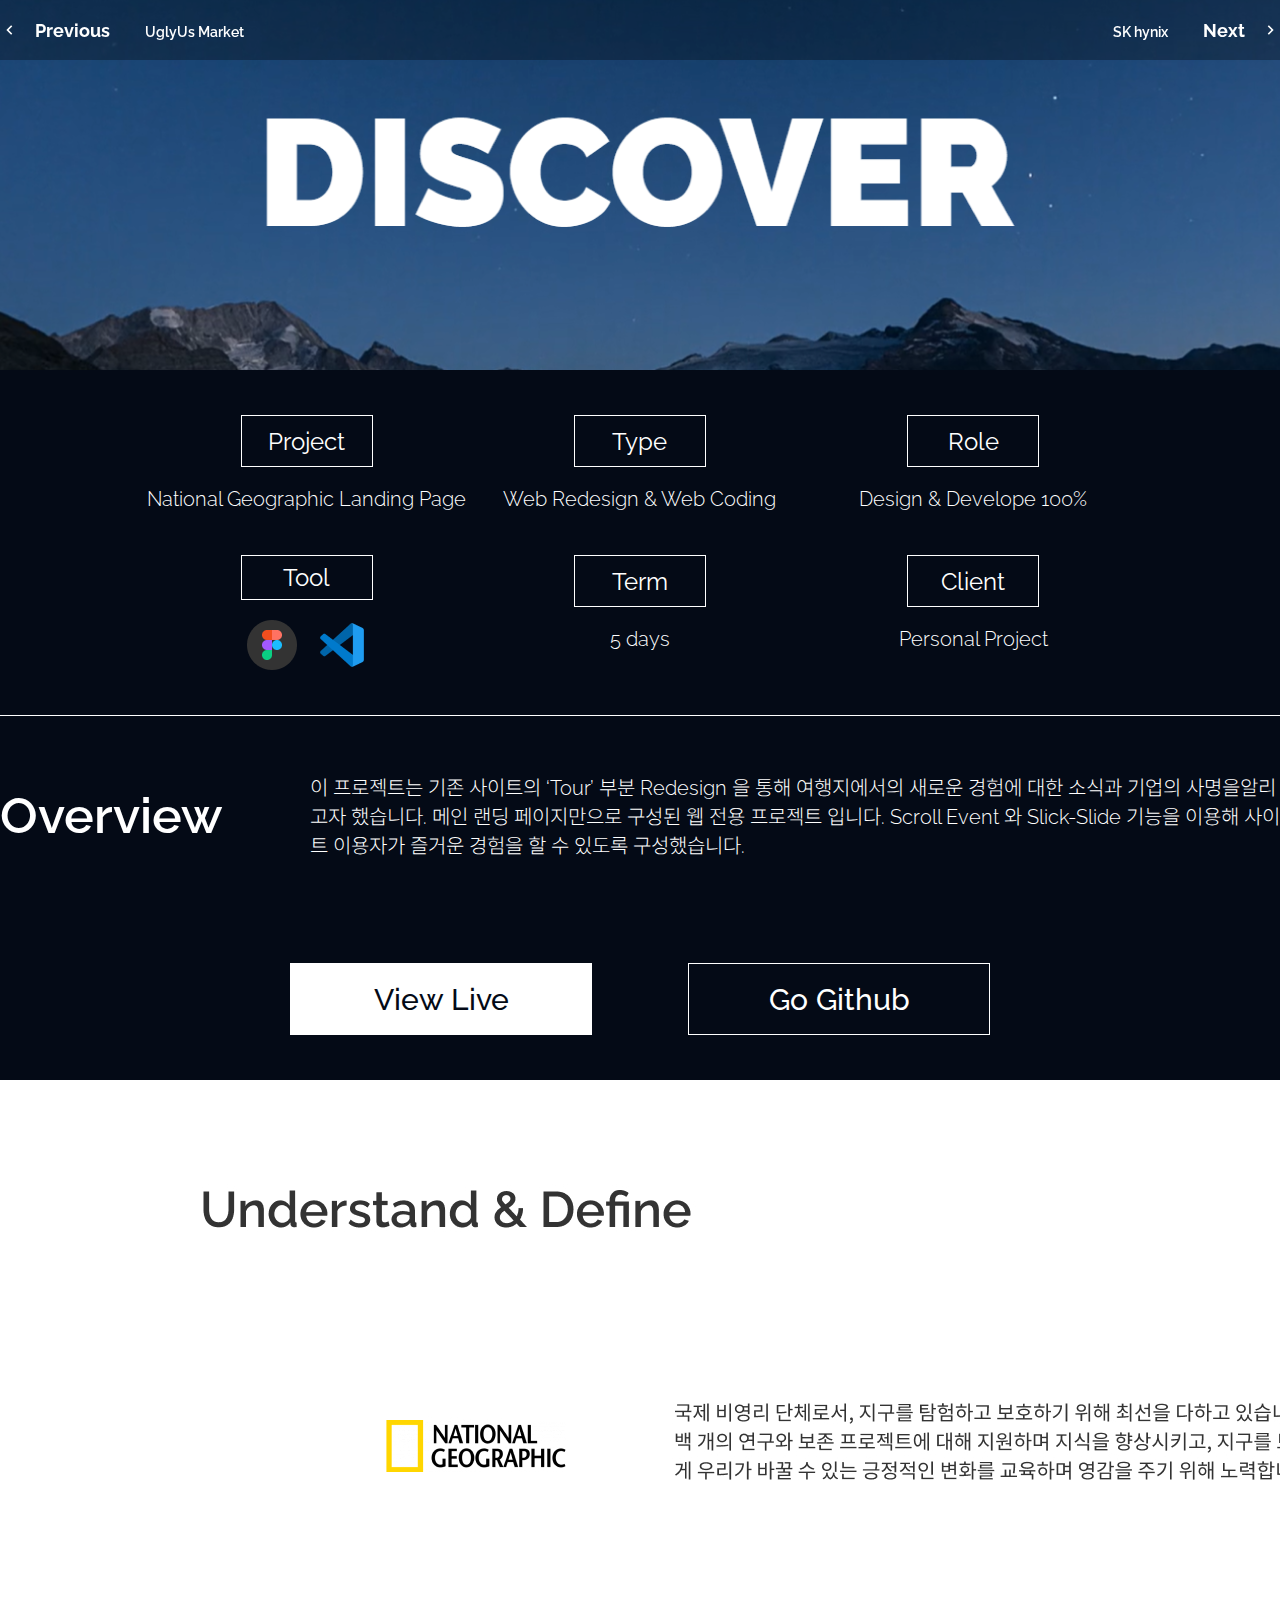
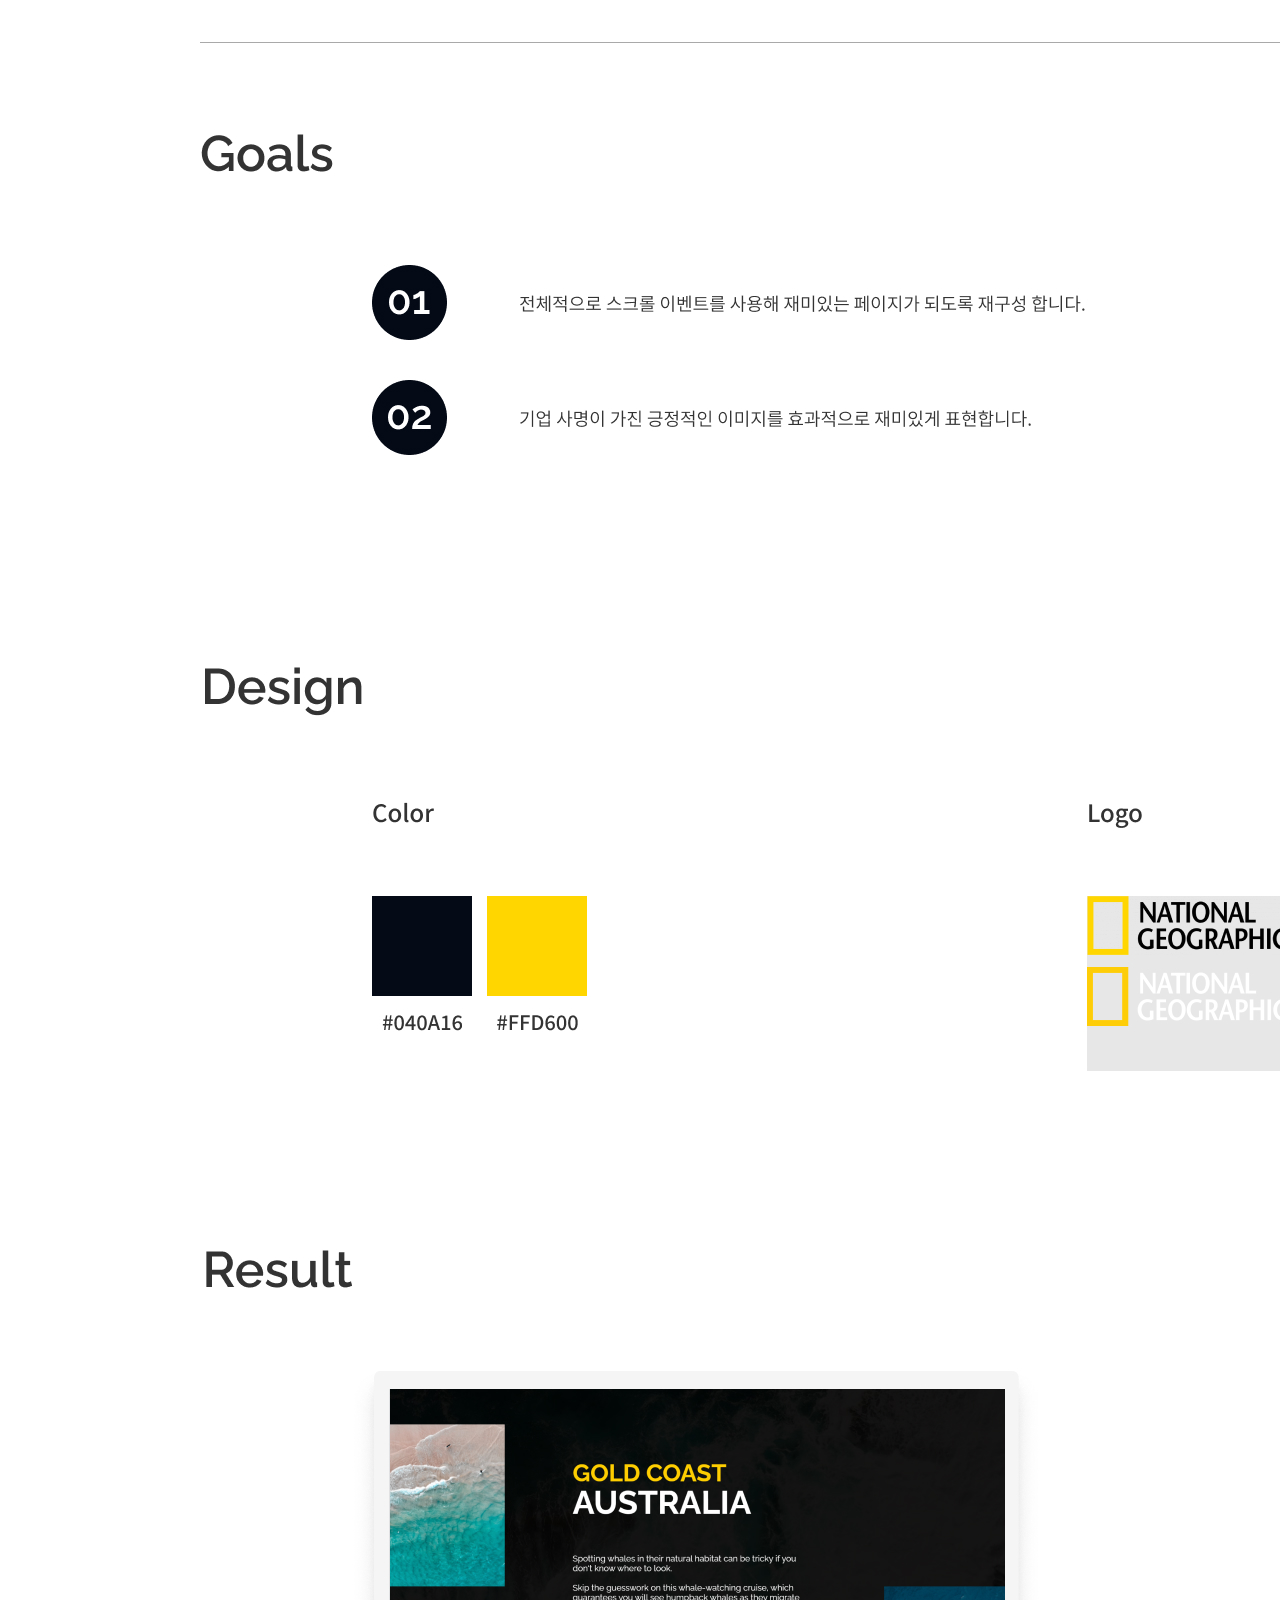
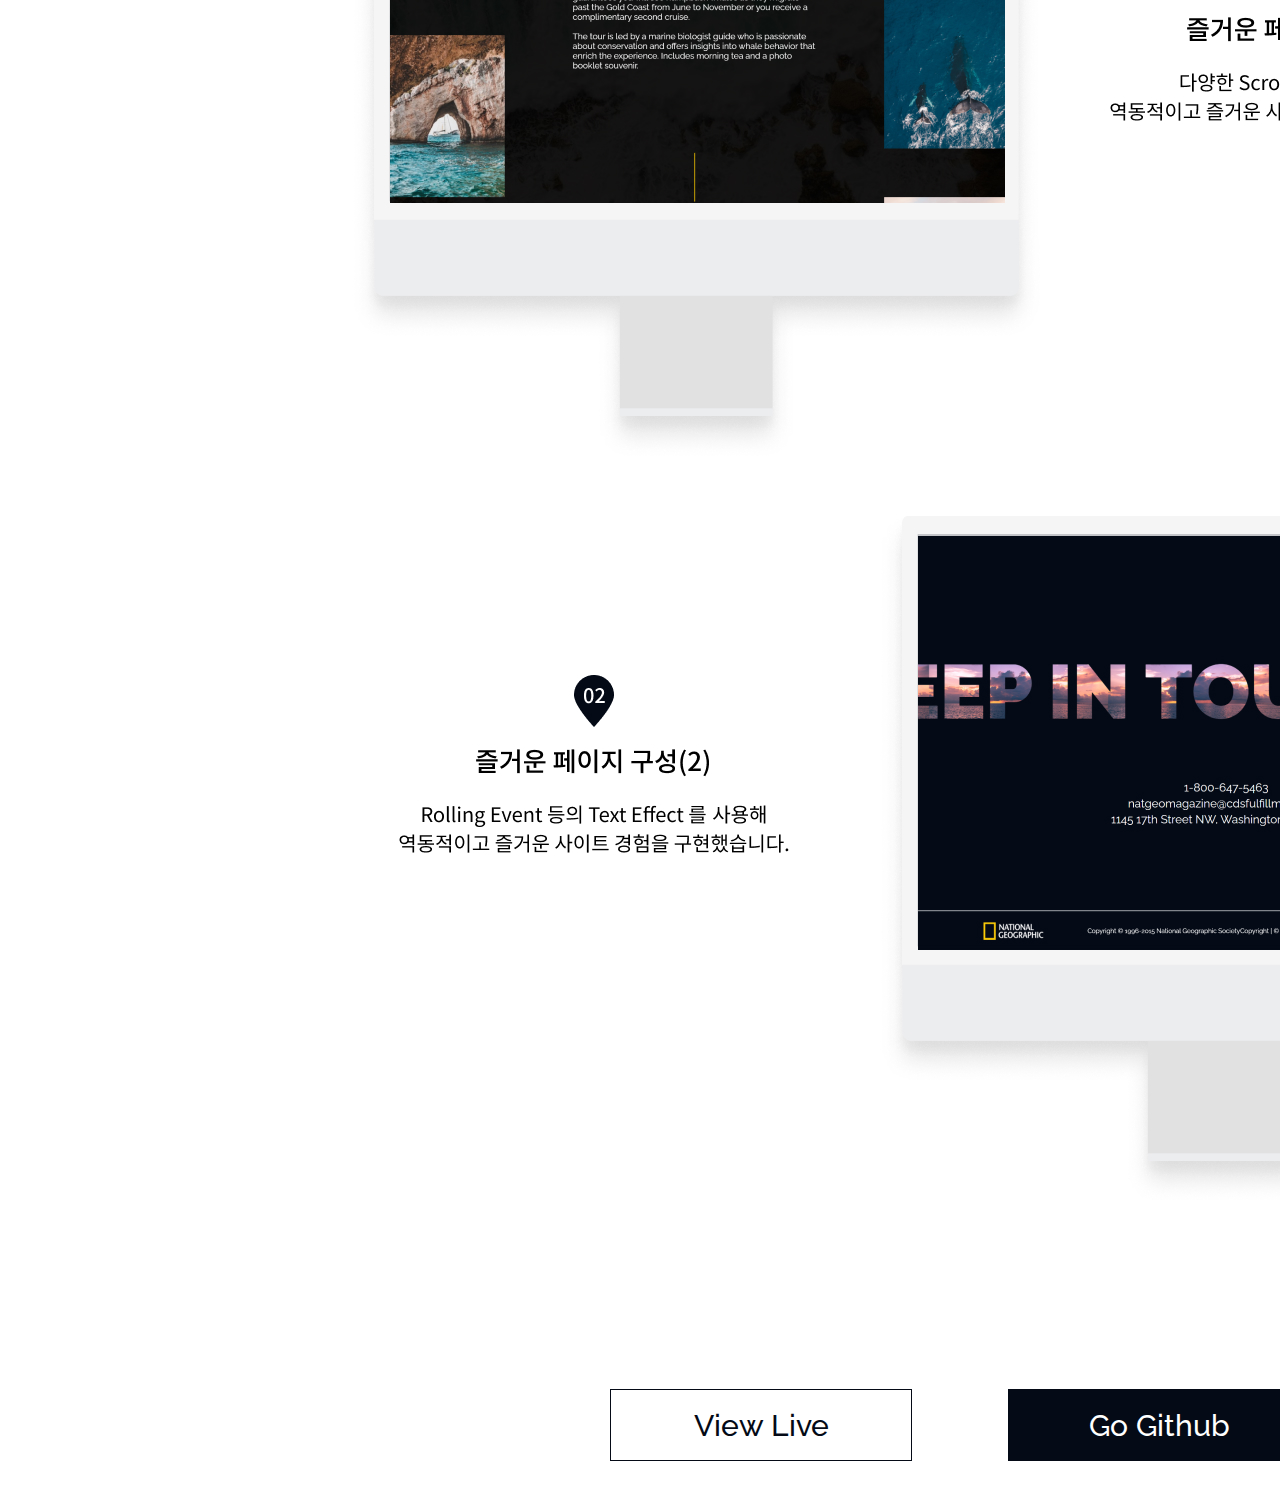
==== html/national_geographic.html @ badf4499 "test" ====
<!DOCTYPE html>
<html lang="en">
  <head>
    <meta charset="UTF-8" />
    <meta http-equiv="X-UA-Compatible" content="IE=edge" />
    <meta name="viewport" content="width=device-width, initial-scale=1.0" />
    <link rel="stylesheet" href="../css/reset.css" />
    <link rel="stylesheet" href="../css/common.css" />
    <link rel="stylesheet" href="../css/common-header.css" />
    <link rel="stylesheet" href="../css/national_geographic.css" />
    <title>National Geographic :: Overview</title>
  </head>

  <body>
    <div class="layout">
      <header class="header">
        <div class="header-inner">
          <div class="nav left-area">
            <a href="../html/uglyus_market.html">
              <img src="../img/overview/left.png" alt="" />
              <strong data-text="UglyUs Market">Previous</strong>
            </a>
          </div>

          <div class="nav right-area">
            <a href="../html/sk_hynix.html">
              <strong data-text="SK hynix">Next</strong>
              <img src="../img/overview/right.png" alt="" />
            </a>
          </div>
        </div>
      </header>

      <main class="main">
        <img src="../img/overview/main2.png" alt="" />
      </main>

      <section class="overview">
        <div class="category cat-upper">
          <div class="cat">
            <div class="cat-title">Project</div>
            <div class="cat-desc">National Geographic Landing Page</div>
          </div>

          <div class="cat">
            <div class="cat-title">Type</div>
            <div class="cat-desc">Web Redesign & Web Coding</div>
          </div>

          <div class="cat">
            <div class="cat-title">Role</div>
            <div class="cat-desc">Design & Develope 100%</div>
          </div>
        </div>

        <div class="category cat-lower">
          <div class="cat">
            <div class="cat-title">Tool</div>
            <div class="cat-desc">
              <img src="../img/overview/figma_icon.png" alt="" />
              <img src="../img/overview/vscode_icon.png" alt="" />
            </div>
          </div>

          <div class="cat">
            <div class="cat-title">Term</div>
            <div class="cat-desc">5 days</div>
          </div>

          <div class="cat">
            <div class="cat-title">Client</div>
            <div class="cat-desc">Personal Project</div>
          </div>
        </div>

        <div class="line"></div>

        <div class="overview-area">
          <h2>Overview</h2>
          <p>
            이 프로젝트는 기존 사이트의 ‘Tour’ 부분 Redesign 을 통해
            여행지에서의 새로운 경험에 대한 소식과 기업의 사명을알리고자
            했습니다. 메인 랜딩 페이지만으로 구성된 웹 전용 프로젝트 입니다.
            Scroll Event 와 Slick-Slide 기능을 이용해 사이트 이용자가 즐거운
            경험을 할 수 있도록 구성했습니다.
          </p>
        </div>

        <div class="button-area">
          <a
            href="../National_Geographic/html/NG.html"
            target="_blank"
            class="live-btn"
            >View Live</a
          >
          <a
            href="https://github.com/yejiseo0725/National_Geographic"
            target="_blank"
            class="github-btn"
          >
            Go Github
          </a>
        </div>
      </section>

      <section class="guide">
        <img src="../img/NG/NG_guide_img.jpg" alt="" />

        <div class="button-area">
          <a
            href="../National_Geographic/html/NG.html"
            target="_blank"
            class="live-btn"
            >View Live</a
          >
          <a
            href="https://github.com/yejiseo0725/National_Geographic"
            target="_blank"
            class="github-btn"
          >
            Go Github
          </a>
        </div>
      </section>
    </div>

    <script src="../js/jquery-3.6.0.min.js"></script>
    <script>
      let didScroll; // 유저 스크롤 알림
      let lastScrollTop = 0;
      let delta = 5; // 동작 구현 시작 위치
      let navbarHeight = $("header").outerHeight(); // 영향 받을 요소

      $(window).scroll(function (event) {
        didScroll = true;
      });

      // 스크롤 실행 후, didScroll 상태를 재설정 (false)
      setInterval(function () {
        if (didScroll) {
          hasScrolled();
          didScroll = false;
        }
      }, 250);

      function hasScrolled() {
        let st = $(this).scrollTop(); // 현재 스크롤 위치

        if (Math.abs(lastScrollTop - st) <= delta) return;

        if (st > lastScrollTop && st > navbarHeight) {
          $("header").removeClass("nav-down").addClass("nav-up");
        } else {
          if (st + $(window).height() < $(document).height()) {
            $("header").removeClass("nav-up").addClass("nav-down");
          }
        }

        lastScrollTop = st;
      }
    </script>
  </body>
</html>
---- css/common.css ----
/* Noto Sans KR */
@import url("https://fonts.googleapis.com/css2?family=Noto+Sans+KR:wght@100;300;400;500;700;900&display=swap");
/* Raleway */
@import url("https://fonts.googleapis.com/css2?family=Raleway:wght@100;200;300;400;500;600;700;800;900&display=swap");

:root {
  --yellow: #ffdb58;
}

html {
  font-size: 16px;
}

body {
  font-family: "Raleway", "Noto Sans KR";
}

a {
  text-decoration: none;
  color: #fff;
}

section .sc-inner {
  width: 1350px;
  height: 100%;
  box-sizing: border-box;
}

.title-area h4 {
  font-size: 2.5rem;
  font-weight: 800;
}
---- css/common-header.css ----
header {
  display: flex;
  justify-content: center;

  position: fixed;
  left: 0;
  top: 0;
  width: 100%;
  height: 60px;
  background-color: rgba(0, 0, 0, 0.3);
  color: #fff;
  z-index: 50;
  transition: 0.3s;
}
.nav-up {
  top: -60px;
}

header .header-inner {
  width: 1520px;
  height: 100%;

  display: flex;
  justify-content: space-between;
  align-items: center;
}
header .header-inner .nav {
}
header .header-inner .nav a {
  display: flex;
  align-items: center;
  position: relative;
}
header .header-inner .nav a img {
  width: 20px;
  height: 20px;
  object-fit: cover;
}
header .header-inner .nav a strong {
  font-size: 18px;
  font-weight: 700;
}

header .header-inner .left-area {
}
header .header-inner .left-area a::after {
  content: "";
  position: absolute;
  left: 0;
  bottom: 0;
  width: 120px;
  height: 0;
  background-color: #535353;
  z-index: -1;
  transition: 0.3s;
}
header .header-inner .left-area a:hover::after {
  height: 8px;
}

header .header-inner .left-area a img {
  padding-right: 15px;
}
header .header-inner .right-area {
}
header .header-inner .right-area a::after {
  content: "";
  position: absolute;
  right: 0;
  bottom: 0;
  width: 92px;
  height: 0;
  background-color: #535353;
  z-index: -1;
  transition: 0.3s;
}
header .header-inner .right-area a:hover::after {
  height: 8px;
}

header .header-inner .right-area a img {
  padding-left: 15px;
}

header .header-inner .nav.left-area a strong::after {
  content: attr(data-text);
  box-sizing: border-box;
  padding-left: 35px;
  font-size: 14px;
  font-weight: 600;
}
header .header-inner .nav.right-area a strong::before {
  content: attr(data-text);
  box-sizing: border-box;
  padding-right: 35px;
  font-size: 14px;
  font-weight: 600;
}
---- css/national_geographic.css ----
.layout {
  margin: 0 auto;

  width: 100%;
}

main {
  width: 100%;
  height: 370px;
  margin: 0 auto;
}
main img {
  width: 100%;
  height: 100%;
  object-fit: cover;
}

section {
  position: relative;
  width: auto;
  height: 710px;
  background-color: #040a16;
  color: #fff;
}
section .category {
  display: flex;
  justify-content: space-around;
  width: 1000px;
  margin: 0 auto;
}
section .category.cat-upper {
  padding: 45px 0 20px 0;
}
section .category.cat-lower {
  padding-bottom: 40px;
}
section .category .cat {
  display: flex;
  flex-direction: column;
  align-items: center;
  text-align: center;

  width: 325px;
  height: 120px;
}
section .category .cat .cat-title {
  display: flex;
  justify-content: center;
  align-items: center;
  width: 130px;
  height: 50px;
  border: 1px solid #fff;
  font-size: 1.5rem;
  font-weight: 400;
}
section .category .cat .cat-desc {
  font-size: 1.25rem;
  font-weight: 300;
  padding-top: 20px;
}
section .category .cat .cat-desc img {
  width: 50px;
  height: 50px;
  object-fit: cover;
}
section .category .cat .cat-desc img:first-child {
  margin-right: 15px;
}

section .line {
  width: 1350px;
  height: 1px;
  background-color: #fff;
  margin: 0 auto;
}

section .overview-area {
  display: flex;
  justify-content: space-between;
  align-items: center;
  width: 1290px;
  margin: 0 auto;
  padding-top: 56px;
}
section .overview-area h2 {
  font-size: 3.125rem;
  font-weight: 600;
}
section .overview-area p {
  width: 980px;
  font-size: 1.25rem;
  font-weight: 300;
}

section .button-area {
  position: absolute;
  bottom: 45px;
  left: 50%;
  transform: translateX(-50%);

  display: flex;
  justify-content: space-between;
  width: 700px;
  margin: 0 auto;
}
section .button-area a {
  display: flex;
  flex-direction: row;
  justify-content: center;
  align-items: center;
  width: 300px;
  height: 70px;
  border: 1px solid #fff;
  font-size: 1.875rem;
  font-weight: 500;
}
section .button-area a.live-btn {
  background-color: #fff;
  color: #040a16;
}
section .button-area a.github-btn {
}

section.guide {
  width: 1920px;
  height: auto;
  margin: 0 auto;
  background-color: #fff;
}
section.guide img {
  width: 1920px;
  height: auto;
}

section.guide .button-area a {
  border: 1px solid #040a16;
}
section.guide .button-area a:last-child {
  background-color: #040a16;
}

/* Responsive Tablet */
@media (max-width: 768px) {
  html,
  body {
    overflow: hidden;
  }

  header {
    width: 100%;
  }
  header .header-inner {
    width: 90%;
    height: 100%;
  }

  section {
    width: 100%;
    height: 654px;
  }
  section .category {
    width: 100%;
  }
  section .category.cat-lower {
    padding-bottom: 10px;
  }

  section .overview-area {
    width: 90%;
    padding-top: 30px;
  }
  section .overview-area h2 {
    font-size: 2.8rem;
  }
  section .overview-area p {
    width: 100%;
    font-size: 1.1rem;
    padding-left: 30px;
  }
  section .button-area {
    bottom: 22px;
  }

  section.guide {
    display: none;
  }
}

/* Responsive Phone */
@media (max-width: 390px) {
  html,
  body {
    overflow-x: hidden;
    overflow-y: auto;
  }

  header .header-inner .nav.left-area a strong::after {
    display: none;
  }
  header .header-inner .nav.right-area a strong::before {
    display: none;
  }

  main {
    height: 300px;
  }

  section {
    width: 100%;
    height: 750px;
  }
  section .category {
    width: 95%;
  }
  section .category .cat .cat-title {
    width: 100px;
    height: 50px;
    font-size: 1.2rem;
  }
  section .category .cat .cat-desc {
    font-size: 1rem;
    padding-top: 10px;
  }
  section .category .cat .cat-desc img {
    width: 40px;
    height: 40px;
  }

  section .category.cat-lower {
    padding-bottom: 10px;
  }

  section .overview-area {
    flex-direction: column;
    width: 100%;
    padding-top: 20px;
  }
  section .overview-area h2 {
    font-size: 3rem;
  }
  section .overview-area p {
    width: 100%;
    font-size: 1rem;
    margin-top: 20px;
    padding: 0 20px;
    box-sizing: border-box;
  }
  section .button-area {
    bottom: 15px;
    width: 100%;
  }
}
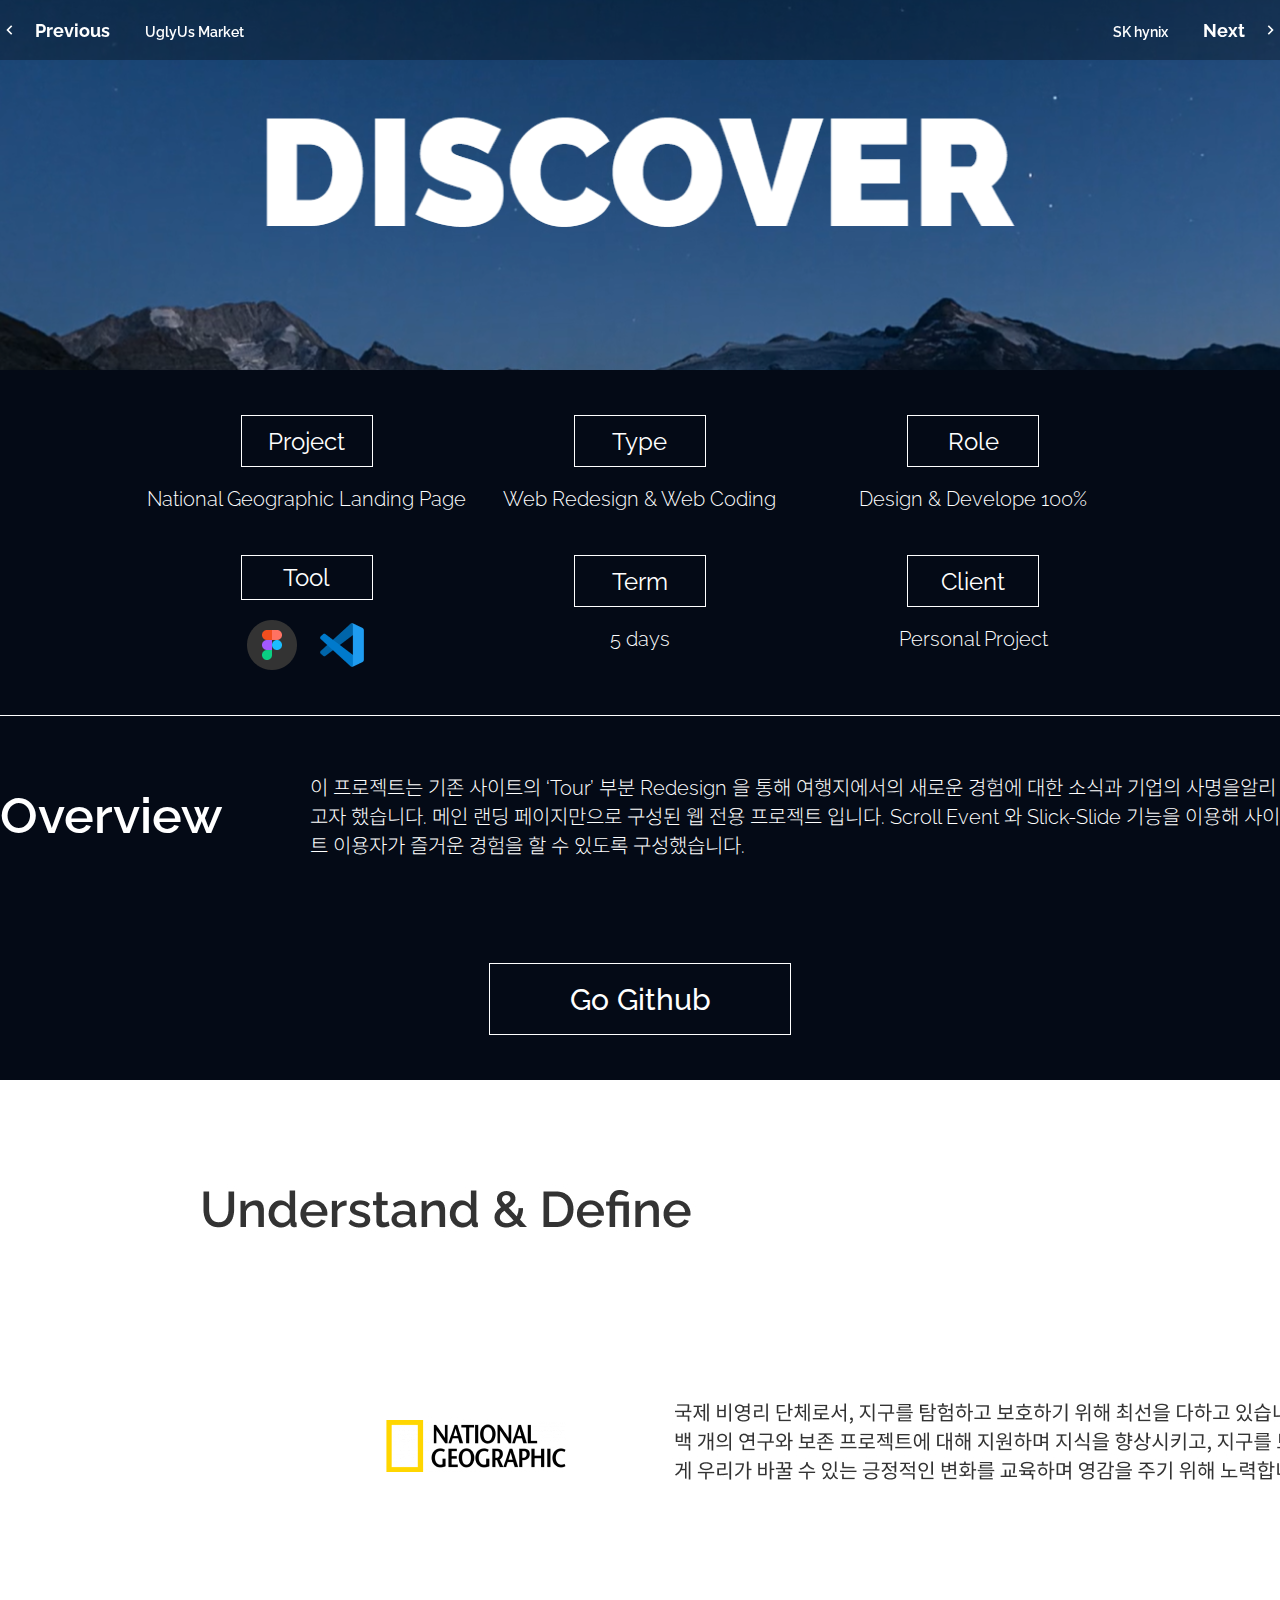
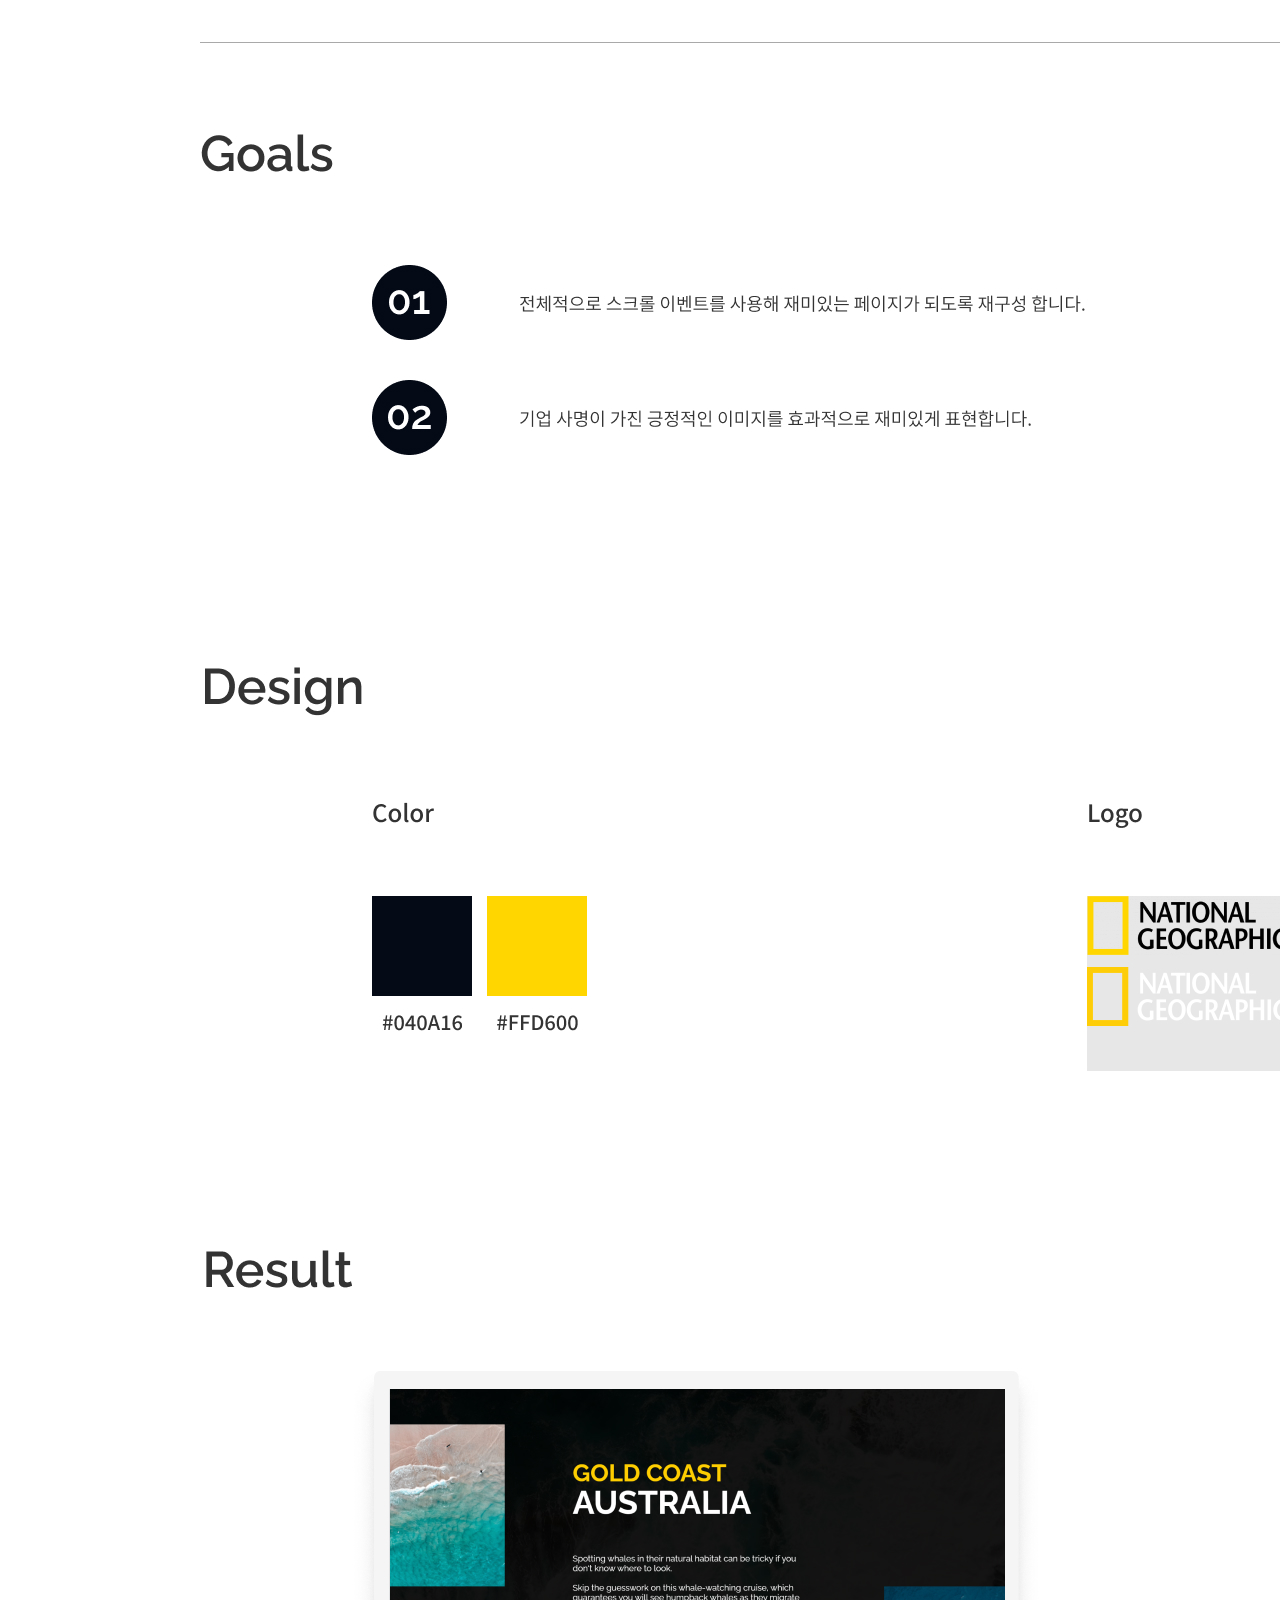
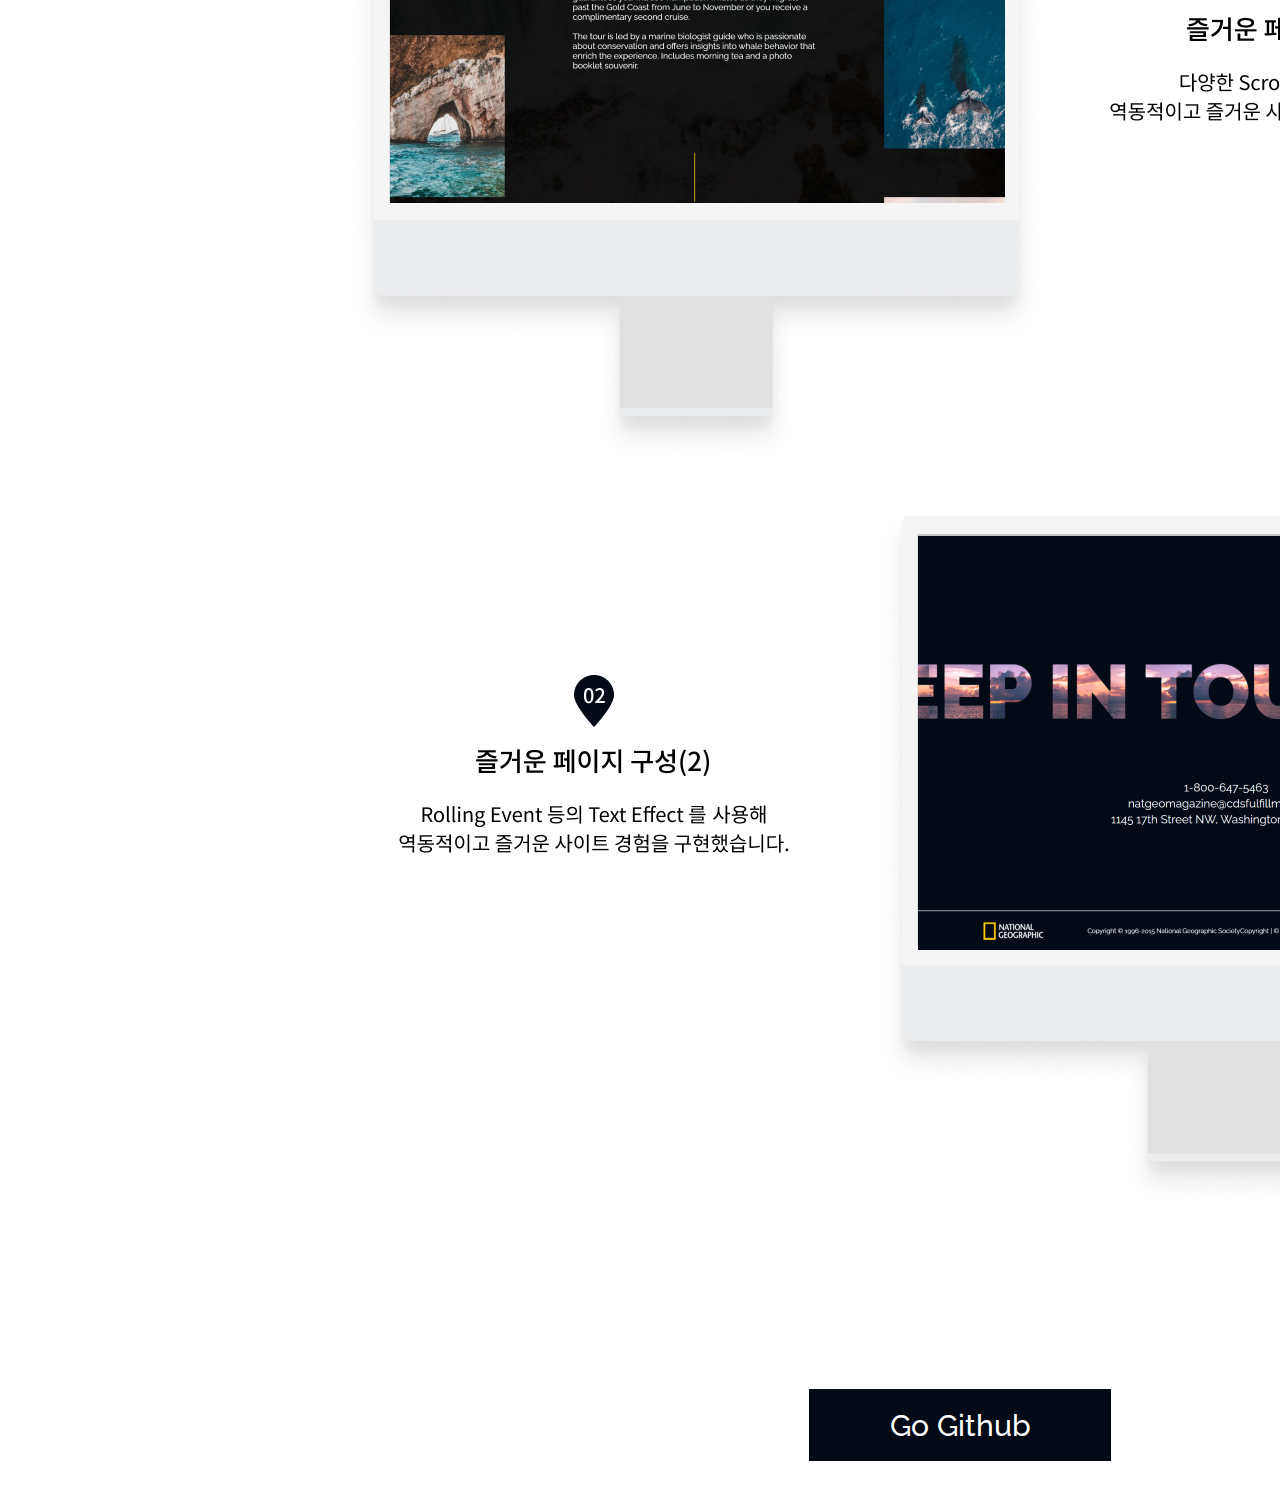
==== commit 27e89fb6: "layout 수정" ====
--- a/html/national_geographic.html
+++ b/html/national_geographic.html
@@ -1,163 +1,147 @@
 <!DOCTYPE html>
 <html lang="en">
-  <head>
-    <meta charset="UTF-8" />
-    <meta http-equiv="X-UA-Compatible" content="IE=edge" />
-    <meta name="viewport" content="width=device-width, initial-scale=1.0" />
-    <link rel="stylesheet" href="../css/reset.css" />
-    <link rel="stylesheet" href="../css/common.css" />
-    <link rel="stylesheet" href="../css/common-header.css" />
-    <link rel="stylesheet" href="../css/national_geographic.css" />
-    <title>National Geographic :: Overview</title>
-  </head>
 
-  <body>
-    <div class="layout">
-      <header class="header">
-        <div class="header-inner">
-          <div class="nav left-area">
-            <a href="../html/uglyus_market.html">
-              <img src="../img/overview/left.png" alt="" />
-              <strong data-text="UglyUs Market">Previous</strong>
-            </a>
-          </div>
+<head>
+  <meta charset="UTF-8" />
+  <meta http-equiv="X-UA-Compatible" content="IE=edge" />
+  <meta name="viewport" content="width=device-width, initial-scale=1.0" />
+  <link rel="stylesheet" href="../css/reset.css" />
+  <link rel="stylesheet" href="../css/common.css" />
+  <link rel="stylesheet" href="../css/common-header.css" />
+  <link rel="stylesheet" href="../css/national_geographic.css" />
+  <title>National Geographic :: Overview</title>
+</head>
 
-          <div class="nav right-area">
-            <a href="../html/sk_hynix.html">
-              <strong data-text="SK hynix">Next</strong>
-              <img src="../img/overview/right.png" alt="" />
-            </a>
-          </div>
+<body>
+  <div class="layout">
+    <header class="header">
+      <div class="header-inner">
+        <div class="nav left-area">
+          <a href="../html/uglyus_market.html">
+            <img src="../img/overview/left.png" alt="" />
+            <strong data-text="UglyUs Market">Previous</strong>
+          </a>
         </div>
-      </header>
 
-      <main class="main">
-        <img src="../img/overview/main2.png" alt="" />
-      </main>
+        <div class="nav right-area">
+          <a href="../html/sk_hynix.html">
+            <strong data-text="SK hynix">Next</strong>
+            <img src="../img/overview/right.png" alt="" />
+          </a>
+        </div>
+      </div>
+    </header>
 
-      <section class="overview">
-        <div class="category cat-upper">
-          <div class="cat">
-            <div class="cat-title">Project</div>
-            <div class="cat-desc">National Geographic Landing Page</div>
-          </div>
+    <main class="main">
+      <img src="../img/overview/main2.png" alt="" />
+    </main>
 
-          <div class="cat">
-            <div class="cat-title">Type</div>
-            <div class="cat-desc">Web Redesign & Web Coding</div>
-          </div>
+    <section class="overview">
+      <div class="category cat-upper">
+        <div class="cat">
+          <div class="cat-title">Project</div>
+          <div class="cat-desc">National Geographic Landing Page</div>
+        </div>
 
-          <div class="cat">
-            <div class="cat-title">Role</div>
-            <div class="cat-desc">Design & Develope 100%</div>
+        <div class="cat">
+          <div class="cat-title">Type</div>
+          <div class="cat-desc">Web Redesign & Web Coding</div>
+        </div>
+
+        <div class="cat">
+          <div class="cat-title">Role</div>
+          <div class="cat-desc">Design & Develope 100%</div>
+        </div>
+      </div>
+
+      <div class="category cat-lower">
+        <div class="cat">
+          <div class="cat-title">Tool</div>
+          <div class="cat-desc">
+            <img src="../img/overview/figma_icon.png" alt="" />
+            <img src="../img/overview/vscode_icon.png" alt="" />
           </div>
         </div>
 
-        <div class="category cat-lower">
-          <div class="cat">
-            <div class="cat-title">Tool</div>
-            <div class="cat-desc">
-              <img src="../img/overview/figma_icon.png" alt="" />
-              <img src="../img/overview/vscode_icon.png" alt="" />
-            </div>
-          </div>
-
-          <div class="cat">
-            <div class="cat-title">Term</div>
-            <div class="cat-desc">5 days</div>
-          </div>
-
-          <div class="cat">
-            <div class="cat-title">Client</div>
-            <div class="cat-desc">Personal Project</div>
-          </div>
+        <div class="cat">
+          <div class="cat-title">Term</div>
+          <div class="cat-desc">5 days</div>
         </div>
 
-        <div class="line"></div>
+        <div class="cat">
+          <div class="cat-title">Client</div>
+          <div class="cat-desc">Personal Project</div>
+        </div>
+      </div>
 
-        <div class="overview-area">
-          <h2>Overview</h2>
-          <p>
-            이 프로젝트는 기존 사이트의 ‘Tour’ 부분 Redesign 을 통해
-            여행지에서의 새로운 경험에 대한 소식과 기업의 사명을알리고자
-            했습니다. 메인 랜딩 페이지만으로 구성된 웹 전용 프로젝트 입니다.
-            Scroll Event 와 Slick-Slide 기능을 이용해 사이트 이용자가 즐거운
-            경험을 할 수 있도록 구성했습니다.
-          </p>
-        </div>
+      <div class="line"></div>
 
-        <div class="button-area">
-          <a
-            href="../National_Geographic/html/NG.html"
-            target="_blank"
-            class="live-btn"
-            >View Live</a
-          >
-          <a
-            href="https://github.com/yejiseo0725/National_Geographic"
-            target="_blank"
-            class="github-btn"
-          >
-            Go Github
-          </a>
-        </div>
-      </section>
+      <div class="overview-area">
+        <h2>Overview</h2>
+        <p>
+          이 프로젝트는 기존 사이트의 ‘Tour’ 부분 Redesign 을 통해
+          여행지에서의 새로운 경험에 대한 소식과 기업의 사명을알리고자
+          했습니다. 메인 랜딩 페이지만으로 구성된 웹 전용 프로젝트 입니다.
+          Scroll Event 와 Slick-Slide 기능을 이용해 사이트 이용자가 즐거운
+          경험을 할 수 있도록 구성했습니다.
+        </p>
+      </div>
 
-      <section class="guide">
-        <img src="../img/NG/NG_guide_img.jpg" alt="" />
+      <div class="button-area">
+        <!-- <a href="../National_Geographic/html/NG.html" target="_blank" class="live-btn">View Live</a> -->
+        <a href="https://github.com/yejiseo0725/National_Geographic" target="_blank" class="github-btn">
+          Go Github
+        </a>
+      </div>
+    </section>
 
-        <div class="button-area">
-          <a
-            href="../National_Geographic/html/NG.html"
-            target="_blank"
-            class="live-btn"
-            >View Live</a
-          >
-          <a
-            href="https://github.com/yejiseo0725/National_Geographic"
-            target="_blank"
-            class="github-btn"
-          >
-            Go Github
-          </a>
-        </div>
-      </section>
-    </div>
+    <section class="guide">
+      <img src="../img/NG/NG_guide_img.jpg" alt="" />
 
-    <script src="../js/jquery-3.6.0.min.js"></script>
-    <script>
-      let didScroll; // 유저 스크롤 알림
-      let lastScrollTop = 0;
-      let delta = 5; // 동작 구현 시작 위치
-      let navbarHeight = $("header").outerHeight(); // 영향 받을 요소
+      <div class="button-area">
+        <!-- <a href="../National_Geographic/html/NG.html" target="_blank" class="live-btn">View Live</a> -->
+        <a href="https://github.com/yejiseo0725/National_Geographic" target="_blank" class="github-btn">
+          Go Github
+        </a>
+      </div>
+    </section>
+  </div>
 
-      $(window).scroll(function (event) {
-        didScroll = true;
-      });
+  <script src="../js/jquery-3.6.0.min.js"></script>
+  <script>
+    let didScroll; // 유저 스크롤 알림
+    let lastScrollTop = 0;
+    let delta = 5; // 동작 구현 시작 위치
+    let navbarHeight = $("header").outerHeight(); // 영향 받을 요소
 
-      // 스크롤 실행 후, didScroll 상태를 재설정 (false)
-      setInterval(function () {
-        if (didScroll) {
-          hasScrolled();
-          didScroll = false;
+    $(window).scroll(function (event) {
+      didScroll = true;
+    });
+
+    // 스크롤 실행 후, didScroll 상태를 재설정 (false)
+    setInterval(function () {
+      if (didScroll) {
+        hasScrolled();
+        didScroll = false;
+      }
+    }, 250);
+
+    function hasScrolled() {
+      let st = $(this).scrollTop(); // 현재 스크롤 위치
+
+      if (Math.abs(lastScrollTop - st) <= delta) return;
+
+      if (st > lastScrollTop && st > navbarHeight) {
+        $("header").removeClass("nav-down").addClass("nav-up");
+      } else {
+        if (st + $(window).height() < $(document).height()) {
+          $("header").removeClass("nav-up").addClass("nav-down");
         }
-      }, 250);
+      }
 
-      function hasScrolled() {
-        let st = $(this).scrollTop(); // 현재 스크롤 위치
+      lastScrollTop = st;
+    }
+  </script>
+</body>
 
-        if (Math.abs(lastScrollTop - st) <= delta) return;
-
-        if (st > lastScrollTop && st > navbarHeight) {
-          $("header").removeClass("nav-down").addClass("nav-up");
-        } else {
-          if (st + $(window).height() < $(document).height()) {
-            $("header").removeClass("nav-up").addClass("nav-down");
-          }
-        }
-
-        lastScrollTop = st;
-      }
-    </script>
-  </body>
-</html>
+</html>--- a/css/national_geographic.css
+++ b/css/national_geographic.css
@@ -100,7 +100,7 @@
 
   display: flex;
   justify-content: space-between;
-  width: 700px;
+  /* width: 700px; */
   margin: 0 auto;
 }
 section .button-area a {
